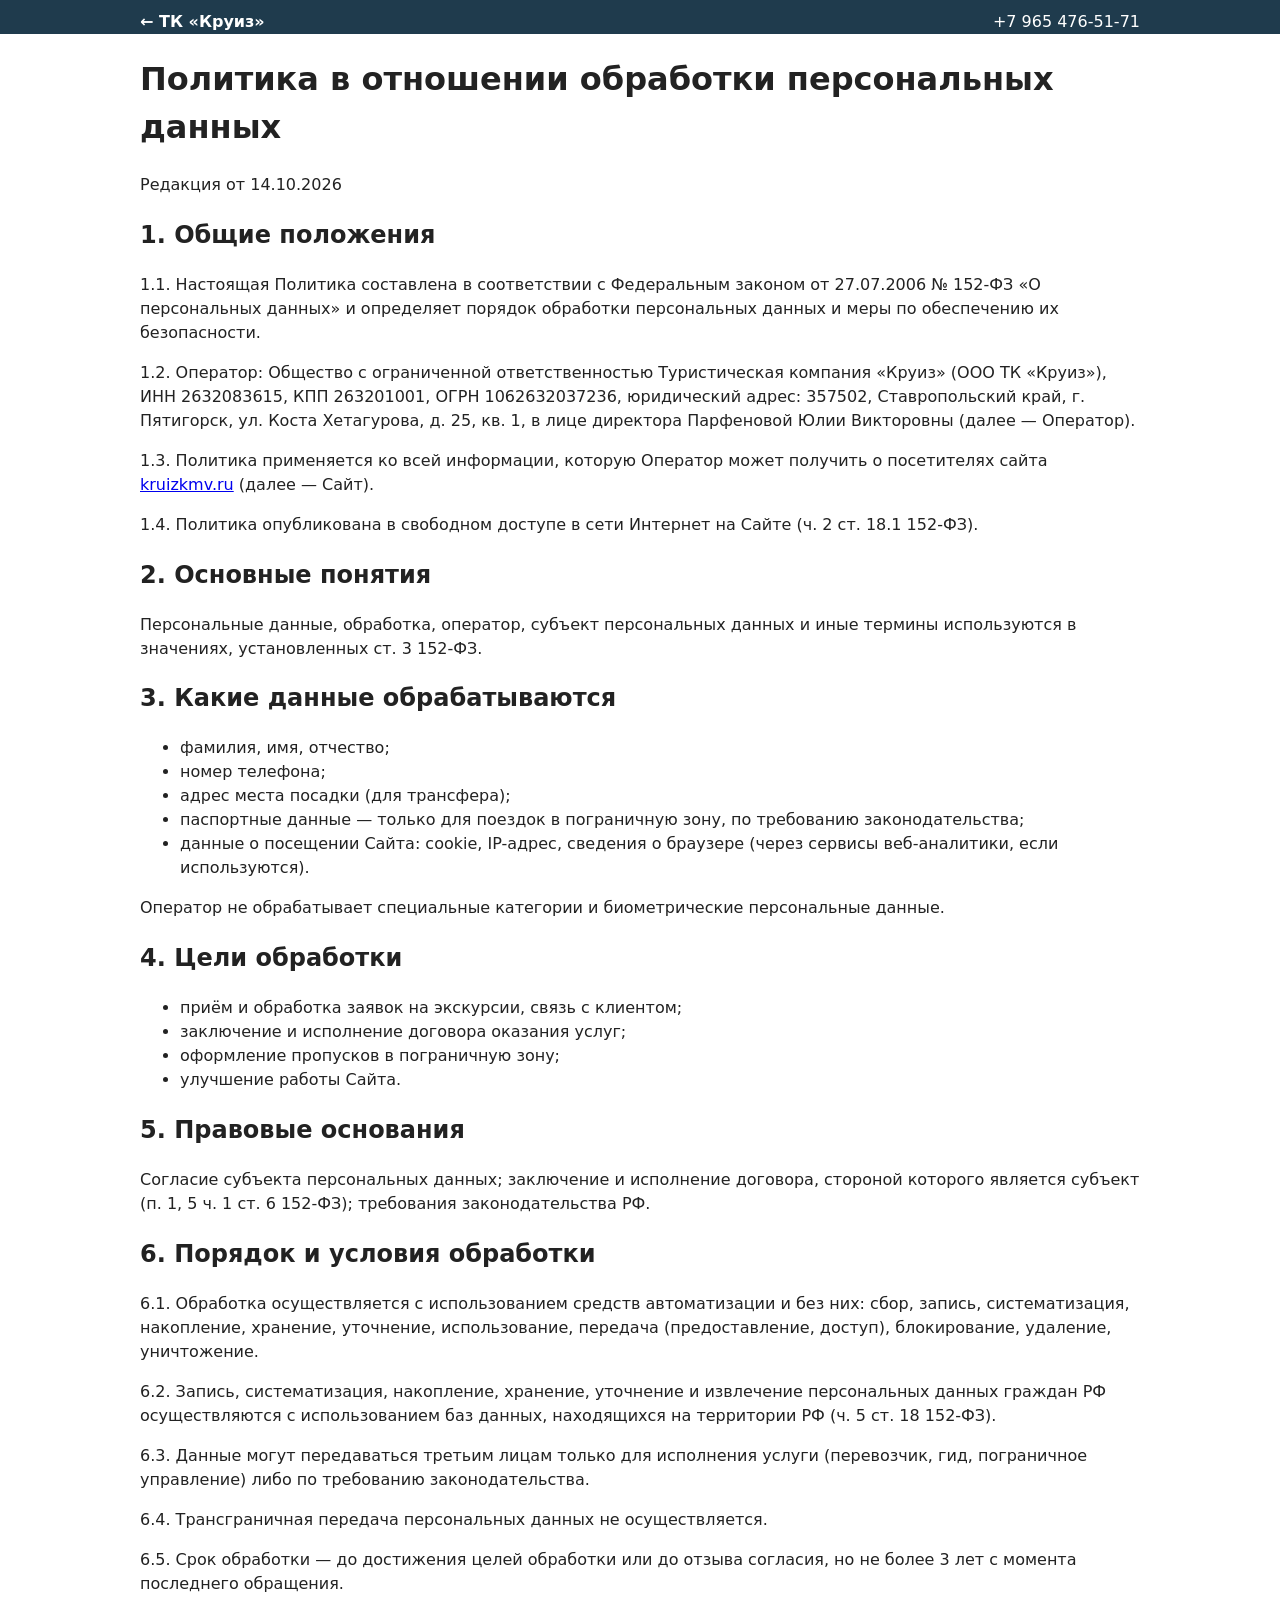
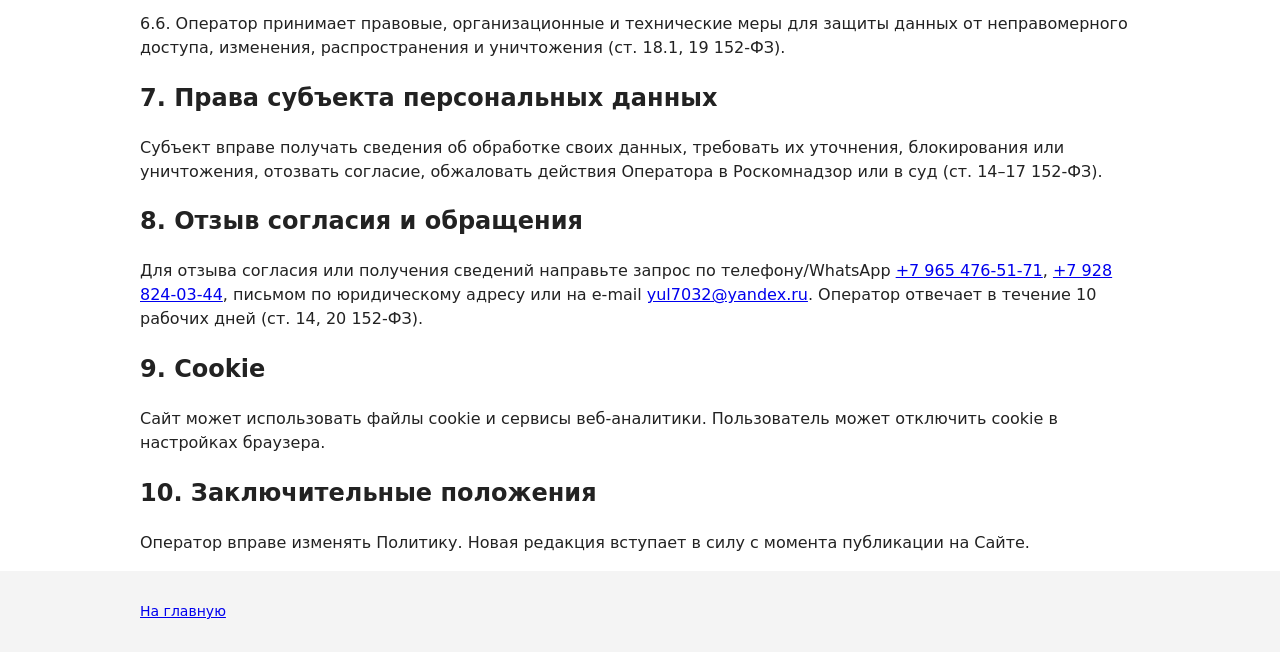
==== privacy.html @ 74707466 "feat: каркас сайта однодневных экскурсий ТК «Круиз» из КМВ Главная с разделами (экскурсии, полезная " ====
<!doctype html>
<html lang="ru">
<head>
<meta charset="utf-8">
<meta name="viewport" content="width=device-width, initial-scale=1">
<title>Политика конфиденциальности</title>
<link rel="stylesheet" href="style.css">
</head>
<body>
<header><div class="wrap bar"><a href="index.html"><b>← ТК «Круиз»</b></a><a href="tel:+79654765171">+7 965 476-51-71</a></div><nav class="wrap"></nav></header>
<main class="wrap">
<h1>Политика в отношении обработки персональных данных</h1>
<p>Редакция от 14.10.2026</p>

<h2>1. Общие положения</h2>
<p>1.1. Настоящая Политика составлена в соответствии с Федеральным законом от 27.07.2006 № 152-ФЗ «О персональных данных» и определяет порядок обработки персональных данных и меры по обеспечению их безопасности.</p>
<p>1.2. Оператор: Общество с ограниченной ответственностью Туристическая компания «Круиз» (ООО ТК «Круиз»), ИНН 2632083615, КПП 263201001, ОГРН 1062632037236, юридический адрес: 357502, Ставропольский край, г. Пятигорск, ул. Коста Хетагурова, д. 25, кв. 1, в лице директора Парфеновой Юлии Викторовны (далее — Оператор).</p>
<p>1.3. Политика применяется ко всей информации, которую Оператор может получить о посетителях сайта <a href="https://kruizkmv.ru">kruizkmv.ru</a> (далее — Сайт).</p>
<p>1.4. Политика опубликована в свободном доступе в сети Интернет на Сайте (ч. 2 ст. 18.1 152-ФЗ).</p>

<h2>2. Основные понятия</h2>
<p>Персональные данные, обработка, оператор, субъект персональных данных и иные термины используются в значениях, установленных ст. 3 152-ФЗ.</p>

<h2>3. Какие данные обрабатываются</h2>
<ul>
  <li>фамилия, имя, отчество;</li>
  <li>номер телефона;</li>
  <li>адрес места посадки (для трансфера);</li>
  <li>паспортные данные — только для поездок в пограничную зону, по требованию законодательства;</li>
  <li>данные о посещении Сайта: cookie, IP-адрес, сведения о браузере (через сервисы веб-аналитики, если используются).</li>
</ul>
<p>Оператор не обрабатывает специальные категории и биометрические персональные данные.</p>

<h2>4. Цели обработки</h2>
<ul>
  <li>приём и обработка заявок на экскурсии, связь с клиентом;</li>
  <li>заключение и исполнение договора оказания услуг;</li>
  <li>оформление пропусков в пограничную зону;</li>
  <li>улучшение работы Сайта.</li>
</ul>

<h2>5. Правовые основания</h2>
<p>Согласие субъекта персональных данных; заключение и исполнение договора, стороной которого является субъект (п. 1, 5 ч. 1 ст. 6 152-ФЗ); требования законодательства РФ.</p>

<h2>6. Порядок и условия обработки</h2>
<p>6.1. Обработка осуществляется с использованием средств автоматизации и без них: сбор, запись, систематизация, накопление, хранение, уточнение, использование, передача (предоставление, доступ), блокирование, удаление, уничтожение.</p>
<p>6.2. Запись, систематизация, накопление, хранение, уточнение и извлечение персональных данных граждан РФ осуществляются с использованием баз данных, находящихся на территории РФ (ч. 5 ст. 18 152-ФЗ).</p>
<p>6.3. Данные могут передаваться третьим лицам только для исполнения услуги (перевозчик, гид, пограничное управление) либо по требованию законодательства.</p>
<p>6.4. Трансграничная передача персональных данных не осуществляется.</p>
<p>6.5. Срок обработки — до достижения целей обработки или до отзыва согласия, но не более 3 лет с момента последнего обращения.</p>
<p>6.6. Оператор принимает правовые, организационные и технические меры для защиты данных от неправомерного доступа, изменения, распространения и уничтожения (ст. 18.1, 19 152-ФЗ).</p>

<h2>7. Права субъекта персональных данных</h2>
<p>Субъект вправе получать сведения об обработке своих данных, требовать их уточнения, блокирования или уничтожения, отозвать согласие, обжаловать действия Оператора в Роскомнадзор или в суд (ст. 14–17 152-ФЗ).</p>

<h2>8. Отзыв согласия и обращения</h2>
<p>Для отзыва согласия или получения сведений направьте запрос по телефону/WhatsApp <a href="tel:+79654765171">+7 965 476-51-71</a>, <a href="tel:+79288240344">+7 928 824-03-44</a>, письмом по юридическому адресу или на e-mail <a href="mailto:yul7032@yandex.ru">yul7032@yandex.ru</a>. Оператор отвечает в течение 10 рабочих дней (ст. 14, 20 152-ФЗ).</p>

<h2>9. Cookie</h2>
<p>Сайт может использовать файлы cookie и сервисы веб-аналитики. Пользователь может отключить cookie в настройках браузера.</p>

<h2>10. Заключительные положения</h2>
<p>Оператор вправе изменять Политику. Новая редакция вступает в силу с момента публикации на Сайте.</p>
</main>
<footer><div class="wrap"><p><a href="index.html">На главную</a></p></div></footer>
</body>
</html>
---- style.css ----
body{margin:0;font:16px/1.5 system-ui,sans-serif;color:#222;background:#fff}
.wrap{max-width:1000px;margin:0 auto;padding:0 16px}
header{background:#1f3b4d;color:#fff;position:sticky;top:0}
header a{color:#fff;text-decoration:none}
.bar{display:flex;justify-content:space-between;padding-top:10px}
nav{display:flex;flex-wrap:wrap;gap:16px;padding-bottom:10px;font-size:14px}
section{padding:32px 0;border-bottom:1px solid #eee}
.grid{display:grid;grid-template-columns:repeat(auto-fill,minmax(260px,1fr));gap:16px}
article{border:1px solid #ddd;border-radius:8px;padding:12px}
.price{font-weight:bold}
.btn{display:inline-block;background:#e5732c;color:#fff;padding:10px 18px;border-radius:6px;text-decoration:none}
.note{color:#666}
footer{background:#f4f4f4;font-size:14px;padding:16px 0}
details{margin:8px 0}
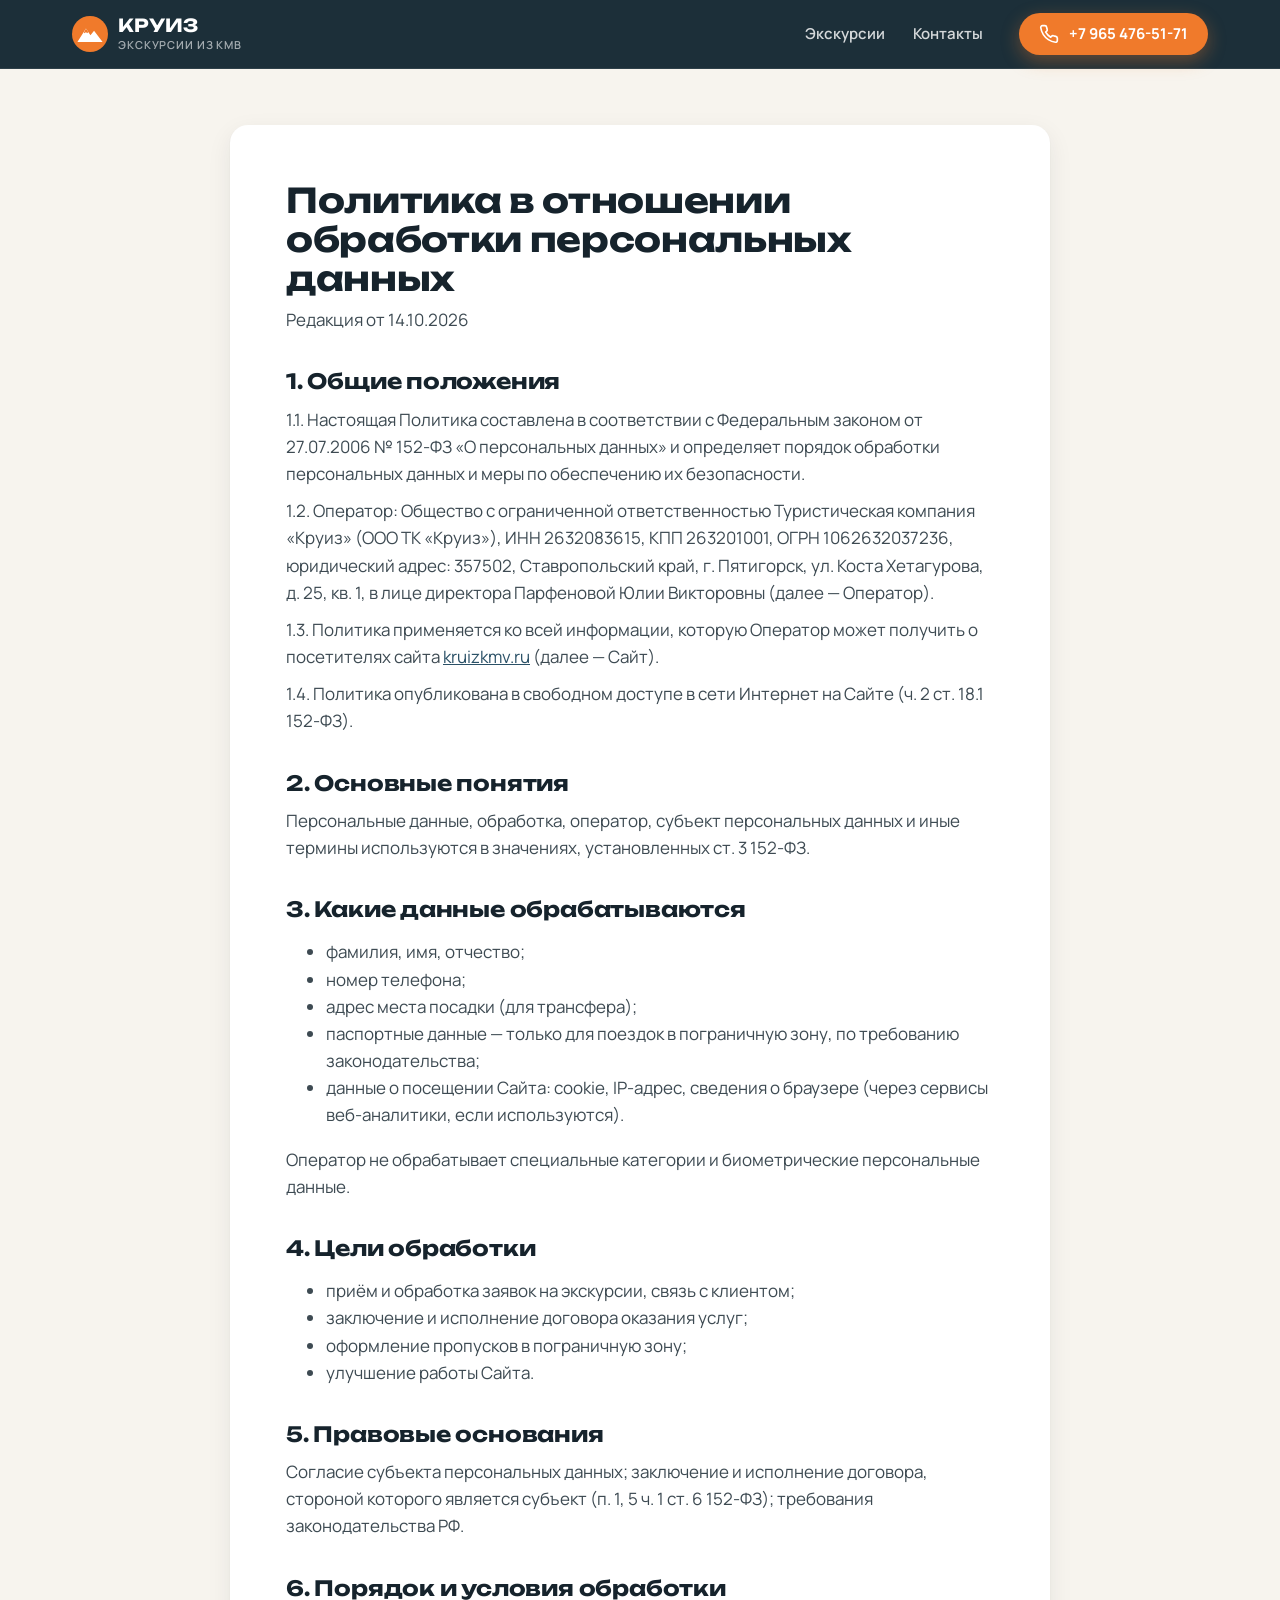
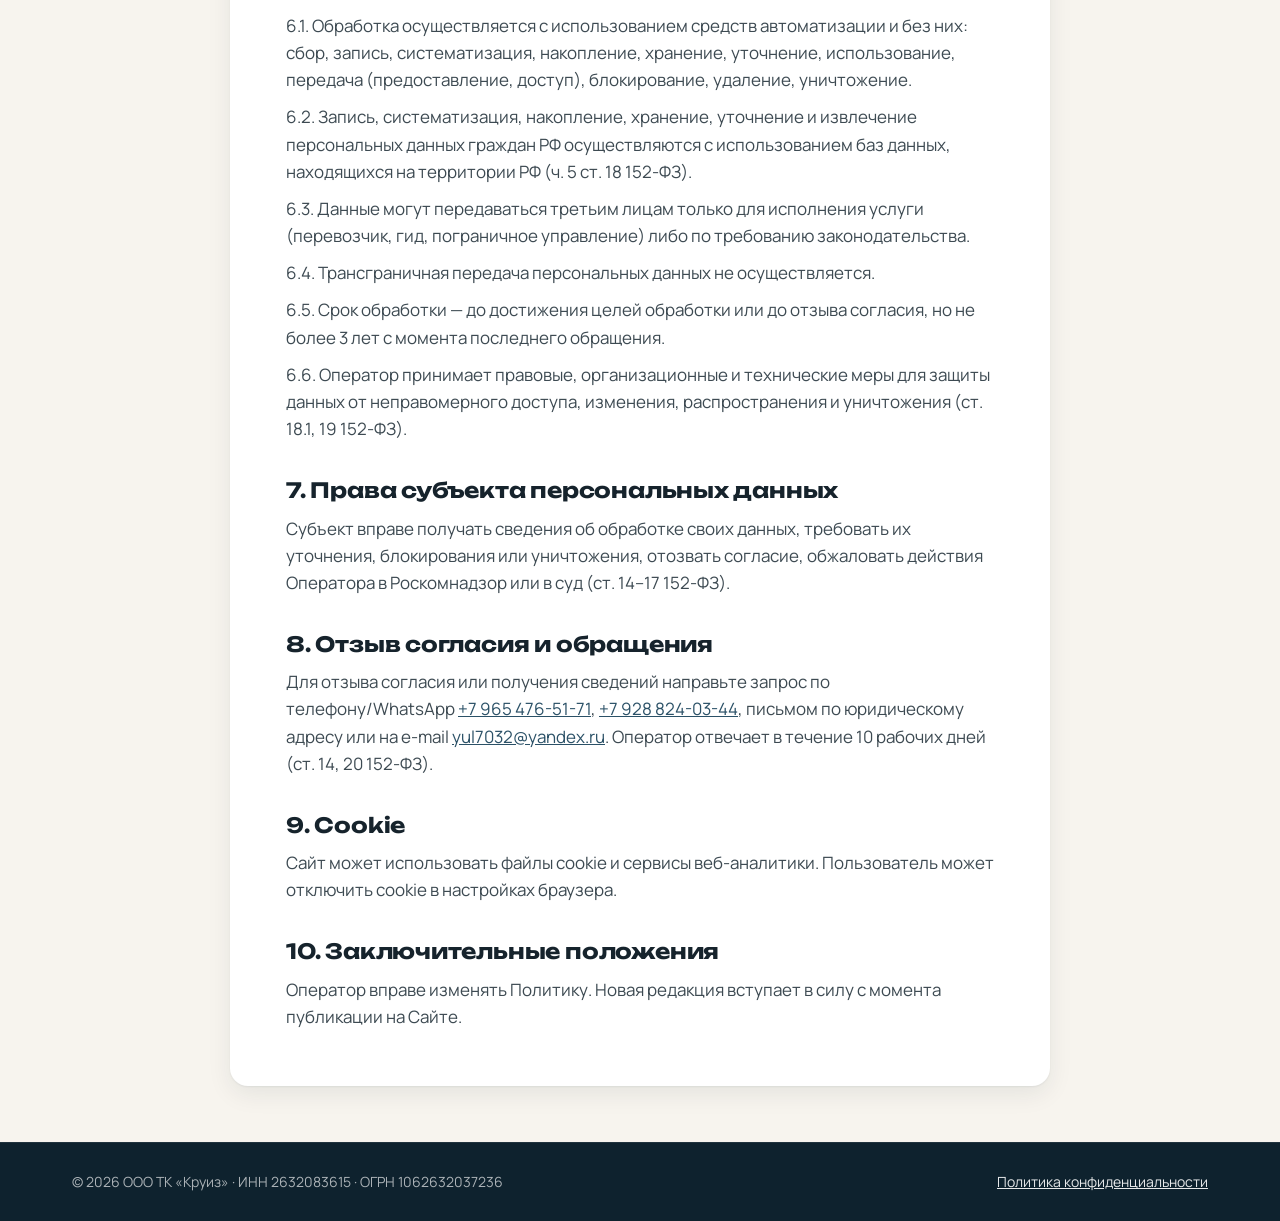
==== commit b8b51965: "feat: новый дизайн сайта — шапка, первый экран, карточки, страницы экскурсий, локальные шрифты" ====
--- a/privacy.html
+++ b/privacy.html
@@ -2,13 +2,27 @@
 <html lang="ru">
 <head>
 <meta charset="utf-8">
+<meta http-equiv="Content-Security-Policy" content="default-src 'self'; script-src 'self'; style-src 'self'; img-src 'self' data:; font-src 'self'; connect-src 'self'; object-src 'none'; base-uri 'self'; form-action 'self'; upgrade-insecure-requests">
+<meta name="referrer" content="strict-origin-when-cross-origin">
 <meta name="viewport" content="width=device-width, initial-scale=1">
-<title>Политика конфиденциальности</title>
+<meta name="theme-color" content="#0e222e">
+<title>Политика конфиденциальности — ТК «Круиз»</title>
+<meta name="description" content="Политика ООО ТК «Круиз» в отношении обработки персональных данных.">
+<link rel="preload" href="fonts/unbounded-cyrillic-wght-normal.woff2" as="font" type="font/woff2" crossorigin>
+<link rel="preload" href="fonts/manrope-cyrillic-wght-normal.woff2" as="font" type="font/woff2" crossorigin>
 <link rel="stylesheet" href="style.css">
 </head>
 <body>
-<header><div class="wrap bar"><a href="index.html"><b>← ТК «Круиз»</b></a><a href="tel:+79654765171">+7 965 476-51-71</a></div><nav class="wrap"></nav></header>
+<header class="site-header">
+  <div class="wrap nav-bar">
+    <a class="logo" href="index.html"><svg viewBox="0 0 40 40" aria-hidden="true"><circle cx="20" cy="20" r="20" fill="#f07a2b"/><path d="M6 29 15.5 14l5 7.5 4-5L34 29z" fill="#fff"/><path d="m15.5 14 2.6 4.1-1.4 1.2-1.2-1.4-1.3 1.4-1-1z" fill="#f07a2b"/></svg><span><b>КРУИЗ</b><small>Экскурсии из КМВ</small></span></a>
+    <nav class="nav" aria-label="Основное меню"><a href="index.html#tours">Экскурсии</a><a href="index.html#contacts">Контакты</a></nav>
+    <a class="btn btn-primary header-call" href="tel:+79654765171" aria-label="Позвонить"><svg viewBox="0 0 24 24" fill="none" stroke="currentColor" stroke-width="2" stroke-linecap="round" stroke-linejoin="round" aria-hidden="true"><path d="M22 16.9v3a2 2 0 0 1-2.2 2 19.8 19.8 0 0 1-8.6-3.1 19.5 19.5 0 0 1-6-6A19.8 19.8 0 0 1 2.1 4.2 2 2 0 0 1 4.1 2h3a2 2 0 0 1 2 1.7c.1.9.4 1.8.7 2.7a2 2 0 0 1-.5 2.1L8 9.8a16 16 0 0 0 6 6l1.3-1.3a2 2 0 0 1 2.1-.4c.9.3 1.8.6 2.7.7a2 2 0 0 1 1.7 2z"/></svg><span>+7 965 476-51-71</span></a>
+  </div>
+</header>
+
 <main class="wrap">
+<article class="doc">
 <h1>Политика в отношении обработки персональных данных</h1>
 <p>Редакция от 14.10.2026</p>
 
@@ -61,7 +75,14 @@
 
 <h2>10. Заключительные положения</h2>
 <p>Оператор вправе изменять Политику. Новая редакция вступает в силу с момента публикации на Сайте.</p>
+</article>
 </main>
-<footer><div class="wrap"><p><a href="index.html">На главную</a></p></div></footer>
+
+<footer class="site-footer">
+  <div class="wrap">
+    <p>© 2026 ООО ТК «Круиз» · ИНН 2632083615 · ОГРН 1062632037236</p>
+    <p><a href="privacy.html">Политика конфиденциальности</a></p>
+  </div>
+</footer>
 </body>
 </html>
--- a/style.css
+++ b/style.css
@@ -1,14 +1,229 @@
-body{margin:0;font:16px/1.5 system-ui,sans-serif;color:#222;background:#fff}
-.wrap{max-width:1000px;margin:0 auto;padding:0 16px}
-header{background:#1f3b4d;color:#fff;position:sticky;top:0}
-header a{color:#fff;text-decoration:none}
-.bar{display:flex;justify-content:space-between;padding-top:10px}
-nav{display:flex;flex-wrap:wrap;gap:16px;padding-bottom:10px;font-size:14px}
-section{padding:32px 0;border-bottom:1px solid #eee}
-.grid{display:grid;grid-template-columns:repeat(auto-fill,minmax(260px,1fr));gap:16px}
-article{border:1px solid #ddd;border-radius:8px;padding:12px}
-.price{font-weight:bold}
-.btn{display:inline-block;background:#e5732c;color:#fff;padding:10px 18px;border-radius:6px;text-decoration:none}
-.note{color:#666}
-footer{background:#f4f4f4;font-size:14px;padding:16px 0}
-details{margin:8px 0}
+/* ---------- Шрифты (локальные) ---------- */
+@font-face{font-family:"Manrope";font-style:normal;font-display:swap;font-weight:200 800;src:url(fonts/manrope-cyrillic-wght-normal.woff2) format("woff2");unicode-range:U+0301,U+0400-045F,U+0490-0491,U+04B0-04B1,U+2116}
+@font-face{font-family:"Manrope";font-style:normal;font-display:swap;font-weight:200 800;src:url(fonts/manrope-latin-ext-wght-normal.woff2) format("woff2");unicode-range:U+0100-02BA,U+02BD-02C5,U+02C7-02CC,U+02CE-02D7,U+02DD-02FF,U+0304,U+0308,U+0329,U+1D00-1DBF,U+1E00-1E9F,U+1EF2-1EFF,U+2020,U+20A0-20AB,U+20AD-20C0,U+2113,U+2C60-2C7F,U+A720-A7FF}
+@font-face{font-family:"Manrope";font-style:normal;font-display:swap;font-weight:200 800;src:url(fonts/manrope-latin-wght-normal.woff2) format("woff2");unicode-range:U+0000-00FF,U+0131,U+0152-0153,U+02BB-02BC,U+02C6,U+02DA,U+02DC,U+0304,U+0308,U+0329,U+2000-206F,U+20AC,U+2122,U+2191,U+2193,U+2212,U+2215,U+FEFF,U+FFFD}
+@font-face{font-family:"Unbounded";font-style:normal;font-display:swap;font-weight:200 900;src:url(fonts/unbounded-cyrillic-wght-normal.woff2) format("woff2");unicode-range:U+0301,U+0400-045F,U+0490-0491,U+04B0-04B1,U+2116}
+@font-face{font-family:"Unbounded";font-style:normal;font-display:swap;font-weight:200 900;src:url(fonts/unbounded-latin-wght-normal.woff2) format("woff2");unicode-range:U+0000-00FF,U+0131,U+0152-0153,U+02BB-02BC,U+02C6,U+02DA,U+02DC,U+0304,U+0308,U+0329,U+2000-206F,U+20AC,U+2122,U+2191,U+2193,U+2212,U+2215,U+FEFF,U+FFFD}
+
+/* ---------- Токены ---------- */
+:root{
+  --deep:#0e222e;
+  --slate:#1d3a4b;
+  --slate-2:#2b5167;
+  --accent:#f07a2b;
+  --accent-dark:#c95a14;
+  --accent-soft:#fdeadb;
+  --snow:#f7f4ee;
+  --card:#fff;
+  --ink:#16232c;
+  --muted:#56636b;
+  --line:#e6e0d4;
+  --wa:#1a9e52;
+  --tg:#2289c2;
+  --radius:18px;
+  --radius-sm:12px;
+  --shadow:0 1px 2px rgba(14,34,46,.06),0 8px 24px rgba(14,34,46,.08);
+  --shadow-lift:0 2px 4px rgba(14,34,46,.08),0 18px 40px rgba(14,34,46,.16);
+  --font-head:"Unbounded",system-ui,sans-serif;
+  --font-body:"Manrope",system-ui,-apple-system,"Segoe UI",sans-serif;
+  --gutter:clamp(16px,4vw,32px);
+  --section:clamp(56px,8vw,104px);
+  --ease:cubic-bezier(.16,1,.3,1);
+}
+
+/* ---------- База ---------- */
+*,*::before,*::after{box-sizing:border-box}
+html{scroll-behavior:smooth;scroll-padding-top:88px}
+body{margin:0;font:400 17px/1.6 var(--font-body);color:var(--ink);background:var(--snow);-webkit-font-smoothing:antialiased;text-rendering:optimizeLegibility}
+h1,h2,h3{font-family:var(--font-head);line-height:1.15;letter-spacing:-.01em;margin:0}
+h1{font-weight:700;font-size:clamp(24px,7vw,60px);overflow-wrap:break-word}
+h2{font-weight:700;font-size:clamp(26px,3.6vw,40px)}
+h3{font-weight:600;font-size:clamp(17px,1.6vw,19px)}
+p{margin:0}
+a{color:var(--slate-2)}
+a:hover{color:var(--accent-dark)}
+:focus-visible{outline:3px solid var(--accent);outline-offset:3px;border-radius:6px}
+.wrap{max-width:1200px;margin:0 auto;padding:0 var(--gutter)}
+.section{padding:var(--section) 0}
+.section-head{display:flex;flex-wrap:wrap;align-items:end;justify-content:space-between;gap:12px 32px;margin-bottom:clamp(28px,4vw,44px)}
+.eyebrow{display:inline-block;font:700 13px/1.3 var(--font-body);letter-spacing:.14em;text-transform:uppercase;color:var(--accent-dark);margin-bottom:14px}
+.lead{color:var(--muted);font-size:clamp(16px,1.6vw,18px);max-width:56ch}
+
+/* ---------- Кнопки ---------- */
+.btn{display:inline-flex;align-items:center;justify-content:center;gap:10px;min-height:48px;padding:12px 24px;border-radius:999px;border:2px solid transparent;font:700 16px/1.2 var(--font-body);text-decoration:none;cursor:pointer;transition:transform .25s var(--ease),background-color .2s,box-shadow .25s var(--ease),color .2s,filter .2s}
+.btn svg{width:20px;height:20px;flex:none}
+.btn-primary{background:var(--accent);color:#fff;box-shadow:0 6px 18px rgba(240,122,43,.35)}
+.btn-primary:hover{background:var(--accent-dark);color:#fff;transform:translateY(-2px)}
+.btn-ghost{border-color:rgba(255,255,255,.4);color:#fff}
+.btn-ghost:hover{border-color:#fff;background:rgba(255,255,255,.08);color:#fff}
+.btn-wa{background:var(--wa);color:#fff}
+.btn-tg{background:var(--tg);color:#fff}
+.btn-wa:hover,.btn-tg:hover{color:#fff;filter:brightness(1.1);transform:translateY(-2px)}
+.btn:active{transform:translateY(0) scale(.98)}
+
+/* ---------- Шапка ---------- */
+.site-header{position:sticky;top:0;z-index:20;background:rgba(14,34,46,.94);backdrop-filter:saturate(1.4) blur(12px);-webkit-backdrop-filter:saturate(1.4) blur(12px);color:#fff;border-bottom:1px solid rgba(255,255,255,.08)}
+.nav-bar{display:flex;align-items:center;gap:24px;min-height:68px}
+.logo{display:flex;align-items:center;gap:10px;color:#fff;text-decoration:none;margin-right:auto}
+.logo:hover{color:#fff}
+.logo svg{width:36px;height:36px;flex:none}
+.logo b{display:block;font:700 18px/1 var(--font-head);letter-spacing:.02em}
+.logo small{display:block;font:600 11px/1.2 var(--font-body);letter-spacing:.08em;text-transform:uppercase;color:rgba(255,255,255,.6);margin-top:4px}
+.nav{display:flex;gap:4px}
+.nav a{color:rgba(255,255,255,.82);text-decoration:none;font-weight:600;font-size:15px;padding:8px 12px;border-radius:999px;transition:background-color .2s,color .2s}
+.nav a:hover{color:#fff;background:rgba(255,255,255,.1)}
+.header-call{min-height:42px;padding:8px 18px;font-size:15px}
+@media (max-width:960px){
+  .nav-bar{flex-wrap:wrap;gap:0 12px;padding-top:10px}
+  .nav{order:3;width:calc(100% + var(--gutter) * 2);overflow-x:auto;scrollbar-width:none;margin:0 calc(var(--gutter) * -1);padding:8px var(--gutter) 12px}
+  .nav::-webkit-scrollbar{display:none}
+  .nav a{white-space:nowrap;background:rgba(255,255,255,.07)}
+}
+@media (max-width:520px){
+  .header-call span{display:none}
+  .header-call{width:44px;min-height:44px;padding:0}
+  .logo small{display:none}
+}
+
+/* ---------- Первый экран ---------- */
+.hero{position:relative;overflow:hidden;color:#fff;background:radial-gradient(120% 90% at 85% 0%,#3b6a84 0%,transparent 55%),linear-gradient(180deg,var(--deep) 0%,var(--slate) 70%,#2a4a5c 100%)}
+.hero-inner{position:relative;z-index:2;padding-top:clamp(56px,9vw,120px);padding-bottom:clamp(150px,20vw,240px)}
+.hero .eyebrow{color:#ffb886}
+.hero h1{max-width:16ch}
+.hero h1 em{font-style:normal;color:var(--accent)}
+.hero .lead{color:rgba(255,255,255,.8);margin-top:22px}
+.hero-actions{display:flex;flex-wrap:wrap;gap:12px;margin-top:34px}
+.hero-mountains{position:absolute;left:0;right:0;bottom:-1px;z-index:1;width:100%;height:clamp(120px,22vw,300px);display:block}
+.stats{position:relative;z-index:3;margin-top:-72px}
+.stats ul{list-style:none;margin:0;padding:22px;display:grid;grid-template-columns:repeat(4,1fr);gap:8px;background:var(--card);border-radius:var(--radius);box-shadow:var(--shadow-lift)}
+.stats li{padding:8px 14px;border-left:1px solid var(--line)}
+.stats li:first-child{border-left:0}
+.stats b{display:block;font:700 clamp(20px,2.4vw,28px)/1.15 var(--font-head);color:var(--slate)}
+.stats span{color:var(--muted);font-size:14px}
+@media (max-width:720px){
+  .stats ul{grid-template-columns:repeat(2,1fr);gap:16px 0;padding:18px 8px}
+  .stats li:nth-child(3){border-left:0}
+}
+
+/* ---------- Карточки экскурсий ---------- */
+.grid{display:grid;grid-template-columns:repeat(auto-fill,minmax(min(100%,320px),1fr));gap:clamp(16px,2vw,24px)}
+.card{position:relative;display:flex;flex-direction:column;background:var(--card);border-radius:var(--radius);overflow:hidden;color:inherit;text-decoration:none;box-shadow:var(--shadow);transition:transform .35s var(--ease),box-shadow .35s var(--ease)}
+.card:hover,.card:focus-visible{transform:translateY(-6px);box-shadow:var(--shadow-lift);color:inherit}
+.card-media{position:relative;overflow:hidden}
+.card-media .ph{transition:transform .6s var(--ease)}
+.card:hover .card-media .ph{transform:scale(1.04)}
+.badge-price{position:absolute;left:14px;bottom:14px;background:var(--card);color:var(--ink);font:800 16px/1 var(--font-body);padding:9px 14px;border-radius:999px;box-shadow:0 4px 12px rgba(14,34,46,.18)}
+.badge-price small{font-weight:600;color:var(--muted);font-size:13px;margin-right:2px}
+.card-body{display:flex;flex-direction:column;gap:10px;flex:1;padding:20px 22px 22px}
+.card-body p{color:var(--muted);font-size:15px;line-height:1.55;display:-webkit-box;-webkit-line-clamp:3;-webkit-box-orient:vertical;overflow:hidden}
+.card-foot{display:flex;flex-wrap:wrap;align-items:center;justify-content:space-between;gap:8px;margin-top:auto;padding-top:6px}
+.chip{display:inline-flex;align-items:center;gap:6px;font-size:13px;font-weight:700;color:var(--slate);background:#e9f0f3;padding:6px 11px;border-radius:999px}
+.chip svg{width:14px;height:14px}
+.more{font-weight:800;font-size:15px;color:var(--accent-dark);transition:transform .3s var(--ease)}
+.card:hover .more{transform:translateX(4px)}
+.note-strip{margin-top:28px;padding:18px 22px;border-radius:var(--radius-sm);background:var(--accent-soft);color:#7a3a10;font-weight:600}
+
+/* Заглушка под фото */
+.ph{display:flex;align-items:flex-start;justify-content:flex-end;aspect-ratio:4/3;padding:12px 14px;font-size:12px;font-weight:700;letter-spacing:.06em;text-transform:uppercase;color:rgba(29,58,75,.5);background:url("data:image/svg+xml,%3Csvg xmlns='http://www.w3.org/2000/svg' viewBox='0 0 400 300' preserveAspectRatio='none'%3E%3Cpath d='M0 300V190l70-60 50 40 90-100 70 70 50-40 70 60v140z' fill='%23b9ccd6'/%3E%3Cpath d='M0 300v-60l90-50 70 40 80-60 90 60 70-30v100z' fill='%2397b2c0'/%3E%3C/svg%3E") bottom/100% 70% no-repeat,linear-gradient(180deg,#e8eef1 0%,#f3ece0 100%)}
+
+/* ---------- Полезная информация ---------- */
+.info-grid{display:grid;grid-template-columns:repeat(auto-fit,minmax(min(100%,250px),1fr));gap:clamp(16px,2vw,24px)}
+.info-card{background:var(--card);border-radius:var(--radius);padding:26px;box-shadow:var(--shadow)}
+.icon{display:grid;place-items:center;width:46px;height:46px;border-radius:14px;background:var(--accent-soft);color:var(--accent-dark);margin-bottom:16px}
+.icon svg{width:24px;height:24px}
+.info-card h3{margin-bottom:12px}
+.info-card ul{margin:0;padding:0;list-style:none;display:grid;gap:8px}
+.info-card li{position:relative;padding-left:20px;color:var(--muted);font-size:15px}
+.info-card li::before{content:"";position:absolute;left:2px;top:.6em;width:7px;height:7px;border-radius:50%;background:var(--accent)}
+.info-card p{color:var(--muted);font-size:15px}
+.info-card p+p{margin-top:10px}
+
+/* ---------- Как заказать ---------- */
+.band{background:var(--card)}
+.steps{list-style:none;margin:0;padding:0;display:grid;grid-template-columns:repeat(auto-fit,minmax(min(100%,230px),1fr));gap:clamp(16px,2vw,24px);counter-reset:step}
+.steps li{position:relative;padding:28px 24px 24px;border-radius:var(--radius);background:var(--snow);counter-increment:step}
+.steps li::before{content:counter(step,decimal-leading-zero);display:block;font:700 34px/1 var(--font-head);color:var(--accent);margin-bottom:14px}
+.steps b{display:block;font-size:17px;margin-bottom:6px}
+.steps span{color:var(--muted);font-size:15px}
+
+/* ---------- Вопросы ---------- */
+.faq{max-width:860px;display:grid;gap:12px}
+.faq details{background:var(--card);border-radius:var(--radius-sm);box-shadow:var(--shadow);overflow:hidden}
+.faq summary{display:flex;align-items:center;justify-content:space-between;gap:16px;padding:20px 24px;font-weight:700;font-size:17px;cursor:pointer;list-style:none}
+.faq summary::-webkit-details-marker{display:none}
+.faq summary::after{content:"+";flex:none;display:grid;place-items:center;width:32px;height:32px;border-radius:50%;background:var(--accent-soft);color:var(--accent-dark);font:700 20px/1 var(--font-body);transition:transform .3s var(--ease)}
+.faq details[open] summary::after{transform:rotate(45deg)}
+.faq details p{padding:0 24px 22px;color:var(--muted)}
+
+/* ---------- Контакты ---------- */
+.contacts{background:linear-gradient(180deg,var(--slate) 0%,var(--deep) 100%);color:#fff}
+.contacts .eyebrow{color:#ffb886}
+.contacts .lead{color:rgba(255,255,255,.75)}
+.contact-grid{display:grid;grid-template-columns:repeat(auto-fit,minmax(min(100%,320px),1fr));gap:clamp(16px,2vw,24px)}
+.contact-card{background:rgba(255,255,255,.06);border:1px solid rgba(255,255,255,.12);border-radius:var(--radius);padding:26px}
+.contact-card .phone{display:block;font:700 clamp(21px,2.6vw,28px)/1.2 var(--font-head);color:#fff;text-decoration:none;margin-bottom:18px}
+.contact-card .phone:hover{color:var(--accent)}
+.btns{display:flex;flex-wrap:wrap;gap:10px}
+.contact-card .btn{min-height:44px;padding:10px 18px;font-size:15px}
+.contact-meta{margin-top:28px;display:grid;gap:6px;color:rgba(255,255,255,.75);font-size:15px}
+.contact-meta a{color:#fff}
+
+/* ---------- Подвал ---------- */
+.site-footer{background:var(--deep);color:rgba(255,255,255,.65);font-size:14px;padding:28px 0;border-top:1px solid rgba(255,255,255,.08)}
+.site-footer .wrap{display:flex;flex-wrap:wrap;justify-content:space-between;gap:10px 24px}
+.site-footer a{color:rgba(255,255,255,.9)}
+
+/* ---------- Страница экскурсии ---------- */
+.tour-hero{background:radial-gradient(100% 120% at 90% 0%,#3b6a84 0%,transparent 55%),linear-gradient(180deg,var(--deep) 0%,var(--slate) 100%);color:#fff;padding:clamp(32px,5vw,64px) 0 clamp(40px,5vw,56px)}
+.back{display:inline-flex;align-items:center;gap:6px;color:rgba(255,255,255,.75);text-decoration:none;font-weight:600;font-size:15px;margin-bottom:22px}
+.back:hover{color:#fff}
+.tour-hero h1{font-size:clamp(28px,4.4vw,48px);max-width:22ch}
+.facts{list-style:none;margin:26px 0 0;padding:0;display:flex;flex-wrap:wrap;gap:10px}
+.facts li{background:rgba(255,255,255,.08);border:1px solid rgba(255,255,255,.14);border-radius:14px;padding:10px 16px;font-size:15px;color:rgba(255,255,255,.9)}
+.facts b{display:block;font-size:12px;letter-spacing:.08em;text-transform:uppercase;color:#ffb886;margin-bottom:2px}
+.tour-layout{display:grid;grid-template-columns:minmax(0,1fr) 340px;gap:clamp(24px,4vw,48px);align-items:start;padding-top:clamp(32px,5vw,56px);padding-bottom:var(--section)}
+.tour-main{display:grid;gap:clamp(36px,5vw,56px);min-width:0}
+.tour-main h2{font-size:clamp(22px,2.6vw,28px);margin-bottom:18px}
+.gallery{display:grid;grid-template-columns:repeat(3,1fr);gap:12px}
+.gallery .ph{border-radius:var(--radius-sm)}
+.gallery .ph:first-child{grid-column:span 2;grid-row:span 2;aspect-ratio:auto}
+.sights{list-style:none;margin:0;padding:0;display:grid;grid-template-columns:repeat(auto-fill,minmax(min(100%,240px),1fr));gap:10px}
+.sights li{display:flex;gap:12px;align-items:flex-start;background:var(--card);border-radius:var(--radius-sm);padding:14px 16px;box-shadow:var(--shadow);font-size:15px;font-weight:600}
+.sights li::before{content:"";flex:none;width:10px;height:10px;margin-top:7px;border-radius:50%;background:var(--accent);box-shadow:0 0 0 4px var(--accent-soft)}
+.prose{color:var(--muted)}
+.checklist{margin:0;padding:0;list-style:none;display:grid;gap:10px}
+.checklist li{position:relative;padding-left:28px;color:var(--muted)}
+.checklist li::before{content:"✓";position:absolute;left:0;top:0;color:var(--accent-dark);font-weight:800}
+.book-card{position:sticky;top:96px;background:var(--card);border-radius:var(--radius);padding:26px;box-shadow:var(--shadow-lift)}
+.price-big{font:800 30px/1.1 var(--font-body);color:var(--ink)}
+.price-big small{font-size:15px;color:var(--muted);font-weight:600}
+.book-card p{color:var(--muted);font-size:14px;margin:8px 0 20px}
+.book-card .btn{width:100%}
+.book-card .btn+.btn{margin-top:10px}
+.book-card .alt{margin:18px 0 0;padding-top:18px;border-top:1px solid var(--line);font-size:14px;color:var(--muted)}
+@media (max-width:900px){
+  .tour-layout{grid-template-columns:1fr}
+  .book-card{position:static;order:-1}
+  .gallery{grid-template-columns:repeat(2,1fr)}
+}
+
+/* ---------- Текстовые страницы ---------- */
+.doc{max-width:820px;background:var(--card);border-radius:var(--radius);box-shadow:var(--shadow);padding:clamp(24px,5vw,56px);margin:clamp(24px,5vw,56px) auto}
+.doc h1{font-size:clamp(24px,3.4vw,34px);margin-bottom:8px}
+.doc h2{font-size:clamp(17px,2vw,21px);margin:36px 0 12px}
+.doc p,.doc li{color:#3d4a52}
+.doc p+p{margin-top:10px}
+
+@media (prefers-reduced-motion:reduce){
+  *,*::before,*::after{transition:none!important;animation:none!important;scroll-behavior:auto!important}
+}
+.tight-top{padding-top:0}
+a[href^="tel"]{white-space:nowrap}
+.steps{grid-template-columns:repeat(4,1fr)}
+@media (max-width:900px){.steps{grid-template-columns:repeat(2,1fr)}}
+@media (max-width:520px){.steps{grid-template-columns:1fr}}
+.stats b{white-space:nowrap}
+@media (max-width:720px){.stats b{font-size:19px}}
+.info-grid{grid-template-columns:repeat(4,1fr)}
+@media (max-width:1080px){.info-grid{grid-template-columns:repeat(2,1fr)}}
+@media (max-width:600px){.info-grid{grid-template-columns:1fr}}
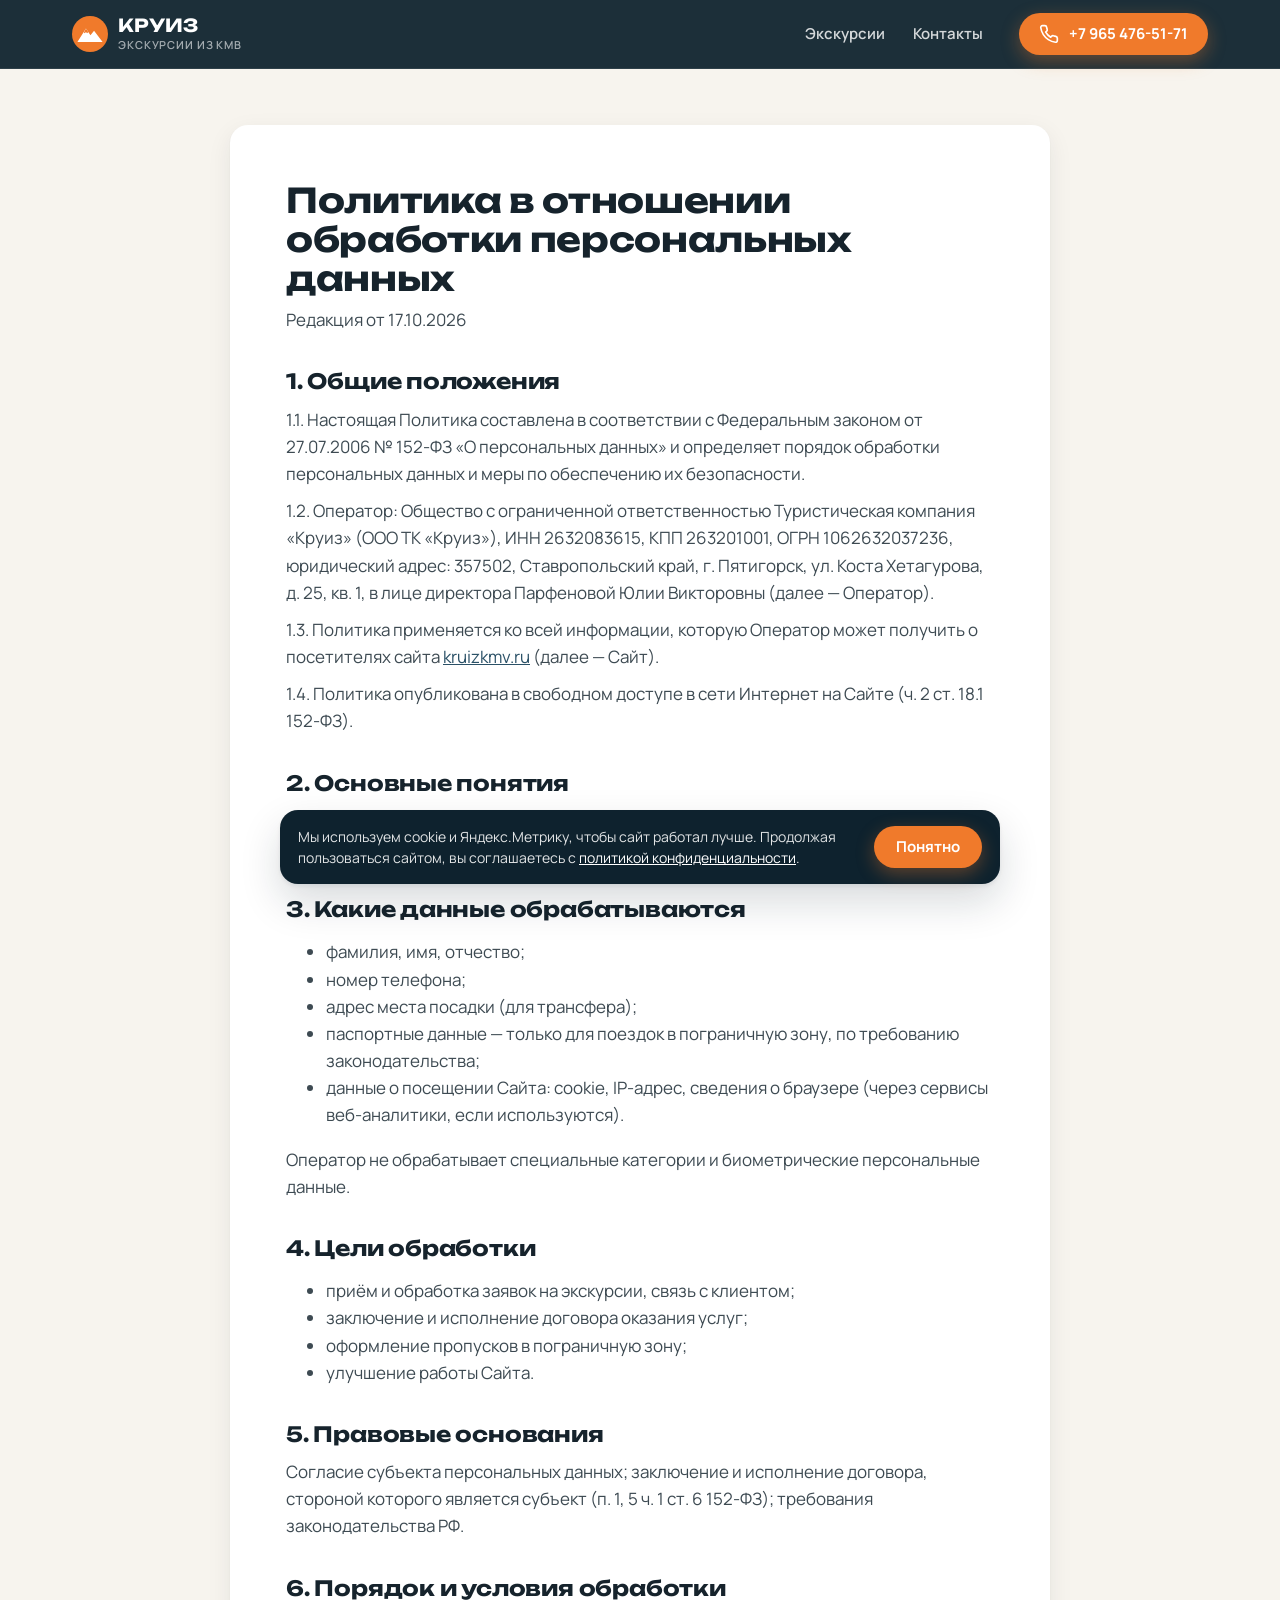
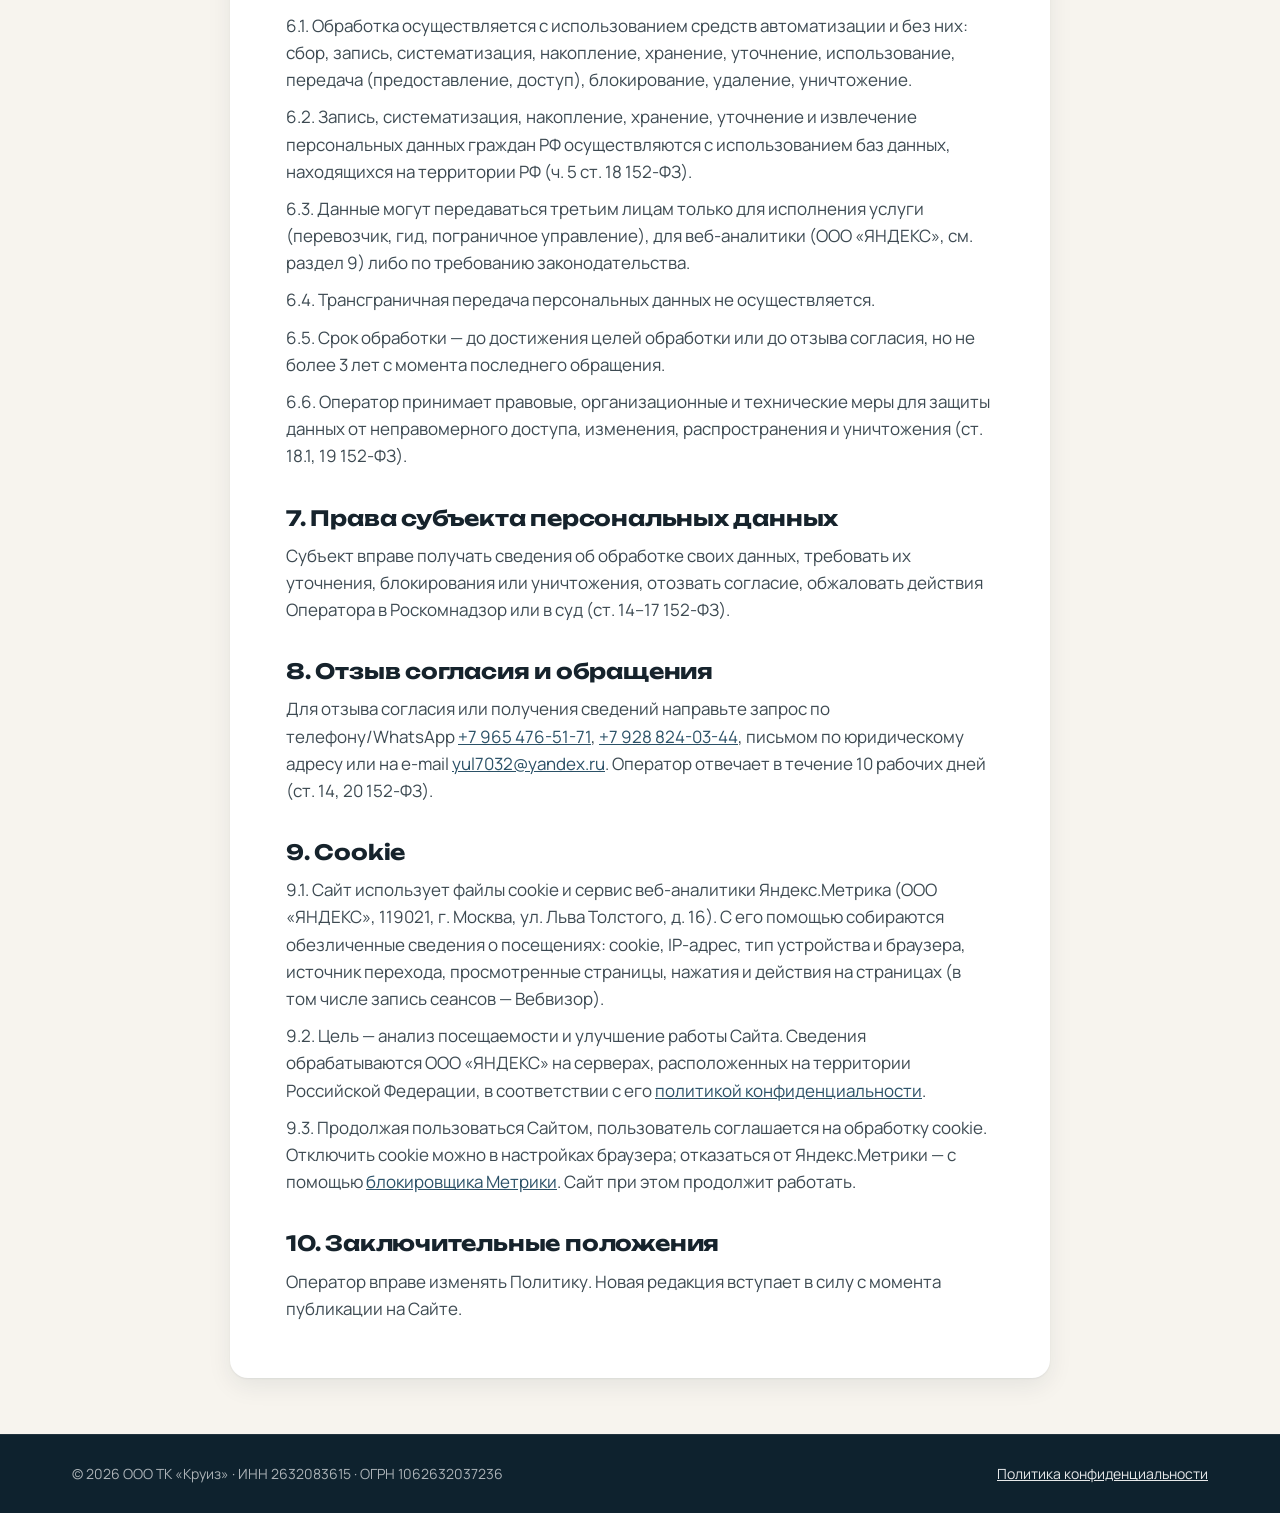
==== commit ca6cfb42: "feat: Яндекс.Метрика, цели на кнопки связи, плашка cookie, обновление политики" ====
--- a/privacy.html
+++ b/privacy.html
@@ -2,7 +2,7 @@
 <html lang="ru">
 <head>
 <meta charset="utf-8">
-<meta http-equiv="Content-Security-Policy" content="default-src 'self'; script-src 'self'; style-src 'self'; img-src 'self' data:; font-src 'self'; connect-src 'self'; object-src 'none'; base-uri 'self'; form-action 'self'; upgrade-insecure-requests">
+<meta http-equiv="Content-Security-Policy" content="default-src 'self'; script-src 'self' https://mc.yandex.ru https://mc.yandex.com https://yastatic.net; style-src 'self'; img-src 'self' data: https://mc.yandex.ru https://mc.yandex.com; font-src 'self'; connect-src 'self' https://mc.yandex.ru https://mc.yandex.com; frame-src blob: https://mc.yandex.ru https://mc.yandex.com; child-src blob: https://mc.yandex.ru https://mc.yandex.com; object-src 'none'; base-uri 'self'; form-action 'self'; upgrade-insecure-requests">
 <meta name="referrer" content="strict-origin-when-cross-origin">
 <meta name="viewport" content="width=device-width, initial-scale=1">
 <meta name="theme-color" content="#0e222e">
@@ -24,7 +24,7 @@
 <main class="wrap">
 <article class="doc">
 <h1>Политика в отношении обработки персональных данных</h1>
-<p>Редакция от 14.10.2026</p>
+<p>Редакция от 17.10.2026</p>
 
 <h2>1. Общие положения</h2>
 <p>1.1. Настоящая Политика составлена в соответствии с Федеральным законом от 27.07.2006 № 152-ФЗ «О персональных данных» и определяет порядок обработки персональных данных и меры по обеспечению их безопасности.</p>
@@ -59,7 +59,7 @@
 <h2>6. Порядок и условия обработки</h2>
 <p>6.1. Обработка осуществляется с использованием средств автоматизации и без них: сбор, запись, систематизация, накопление, хранение, уточнение, использование, передача (предоставление, доступ), блокирование, удаление, уничтожение.</p>
 <p>6.2. Запись, систематизация, накопление, хранение, уточнение и извлечение персональных данных граждан РФ осуществляются с использованием баз данных, находящихся на территории РФ (ч. 5 ст. 18 152-ФЗ).</p>
-<p>6.3. Данные могут передаваться третьим лицам только для исполнения услуги (перевозчик, гид, пограничное управление) либо по требованию законодательства.</p>
+<p>6.3. Данные могут передаваться третьим лицам только для исполнения услуги (перевозчик, гид, пограничное управление), для веб-аналитики (ООО «ЯНДЕКС», см. раздел 9) либо по требованию законодательства.</p>
 <p>6.4. Трансграничная передача персональных данных не осуществляется.</p>
 <p>6.5. Срок обработки — до достижения целей обработки или до отзыва согласия, но не более 3 лет с момента последнего обращения.</p>
 <p>6.6. Оператор принимает правовые, организационные и технические меры для защиты данных от неправомерного доступа, изменения, распространения и уничтожения (ст. 18.1, 19 152-ФЗ).</p>
@@ -71,7 +71,9 @@
 <p>Для отзыва согласия или получения сведений направьте запрос по телефону/WhatsApp <a href="tel:+79654765171">+7 965 476-51-71</a>, <a href="tel:+79288240344">+7 928 824-03-44</a>, письмом по юридическому адресу или на e-mail <a href="mailto:yul7032@yandex.ru">yul7032@yandex.ru</a>. Оператор отвечает в течение 10 рабочих дней (ст. 14, 20 152-ФЗ).</p>
 
 <h2>9. Cookie</h2>
-<p>Сайт может использовать файлы cookie и сервисы веб-аналитики. Пользователь может отключить cookie в настройках браузера.</p>
+<p>9.1. Сайт использует файлы cookie и сервис веб-аналитики Яндекс.Метрика (ООО «ЯНДЕКС», 119021, г. Москва, ул. Льва Толстого, д. 16). С его помощью собираются обезличенные сведения о посещениях: cookie, IP-адрес, тип устройства и браузера, источник перехода, просмотренные страницы, нажатия и действия на страницах (в том числе запись сеансов — Вебвизор).</p>
+<p>9.2. Цель — анализ посещаемости и улучшение работы Сайта. Сведения обрабатываются ООО «ЯНДЕКС» на серверах, расположенных на территории Российской Федерации, в соответствии с его <a href="https://yandex.ru/legal/confidential/">политикой конфиденциальности</a>.</p>
+<p>9.3. Продолжая пользоваться Сайтом, пользователь соглашается на обработку cookie. Отключить cookie можно в настройках браузера; отказаться от Яндекс.Метрики — с помощью <a href="https://yandex.ru/support/metrica/general/opt-out.html">блокировщика Метрики</a>. Сайт при этом продолжит работать.</p>
 
 <h2>10. Заключительные положения</h2>
 <p>Оператор вправе изменять Политику. Новая редакция вступает в силу с момента публикации на Сайте.</p>
@@ -84,5 +86,7 @@
     <p><a href="privacy.html">Политика конфиденциальности</a></p>
   </div>
 </footer>
+<script src="site.js" data-root="" defer></script>
+<noscript><div><img class="ym-pixel" src="https://mc.yandex.ru/watch/113659866" alt=""></div></noscript>
 </body>
 </html>
--- a/style.css
+++ b/style.css
@@ -227,3 +227,27 @@
 .info-grid{grid-template-columns:repeat(4,1fr)}
 @media (max-width:1080px){.info-grid{grid-template-columns:repeat(2,1fr)}}
 @media (max-width:600px){.info-grid{grid-template-columns:1fr}}
+
+/* ---------- Фото ---------- */
+.card-media img{display:block;width:100%;height:auto;aspect-ratio:4/3;object-fit:cover;transition:transform .6s var(--ease)}
+.card:hover .card-media img{transform:scale(1.04)}
+.gallery a{display:block;border-radius:var(--radius-sm);overflow:hidden;background:#e8eef1}
+.gallery a:first-child{grid-column:span 2;grid-row:span 2}
+.gallery img{display:block;width:100%;height:100%;aspect-ratio:4/3;object-fit:cover;transition:transform .5s var(--ease)}
+.gallery a:hover img{transform:scale(1.04)}
+.lightbox{padding:0;border:0;background:transparent;max-width:100vw;max-height:100vh;width:100vw;height:100vh;overflow:hidden}
+.lightbox::backdrop{background:rgba(8,18,24,.92)}
+.lightbox img{position:absolute;inset:0;margin:auto;max-width:94vw;max-height:88vh;border-radius:var(--radius-sm)}
+.lightbox button{position:absolute;display:grid;place-items:center;width:52px;height:52px;border:0;border-radius:50%;background:rgba(255,255,255,.14);color:#fff;font:400 34px/1 var(--font-body);cursor:pointer}
+.lightbox button:hover{background:rgba(255,255,255,.26)}
+.lb-close{top:16px;right:16px}
+.lb-prev{left:16px;top:50%;transform:translateY(-50%)}
+.lb-next{right:16px;top:50%;transform:translateY(-50%)}
+.gallery a:nth-child(8):last-child{grid-column:span 2}
+
+/* ---------- Метрика и cookie ---------- */
+.ym-pixel{position:absolute;left:-9999px}
+.cookie-bar{position:fixed;left:16px;right:16px;bottom:16px;z-index:30;max-width:720px;margin:0 auto;display:flex;align-items:center;gap:16px;padding:16px 18px;background:var(--deep);color:rgba(255,255,255,.88);border-radius:var(--radius);box-shadow:var(--shadow-lift);font-size:14px;line-height:1.5}
+.cookie-bar a{color:#fff}
+.cookie-bar .btn{flex:none;min-height:42px;padding:8px 20px;font-size:15px}
+@media (max-width:560px){.cookie-bar{flex-direction:column;align-items:stretch;text-align:left}}
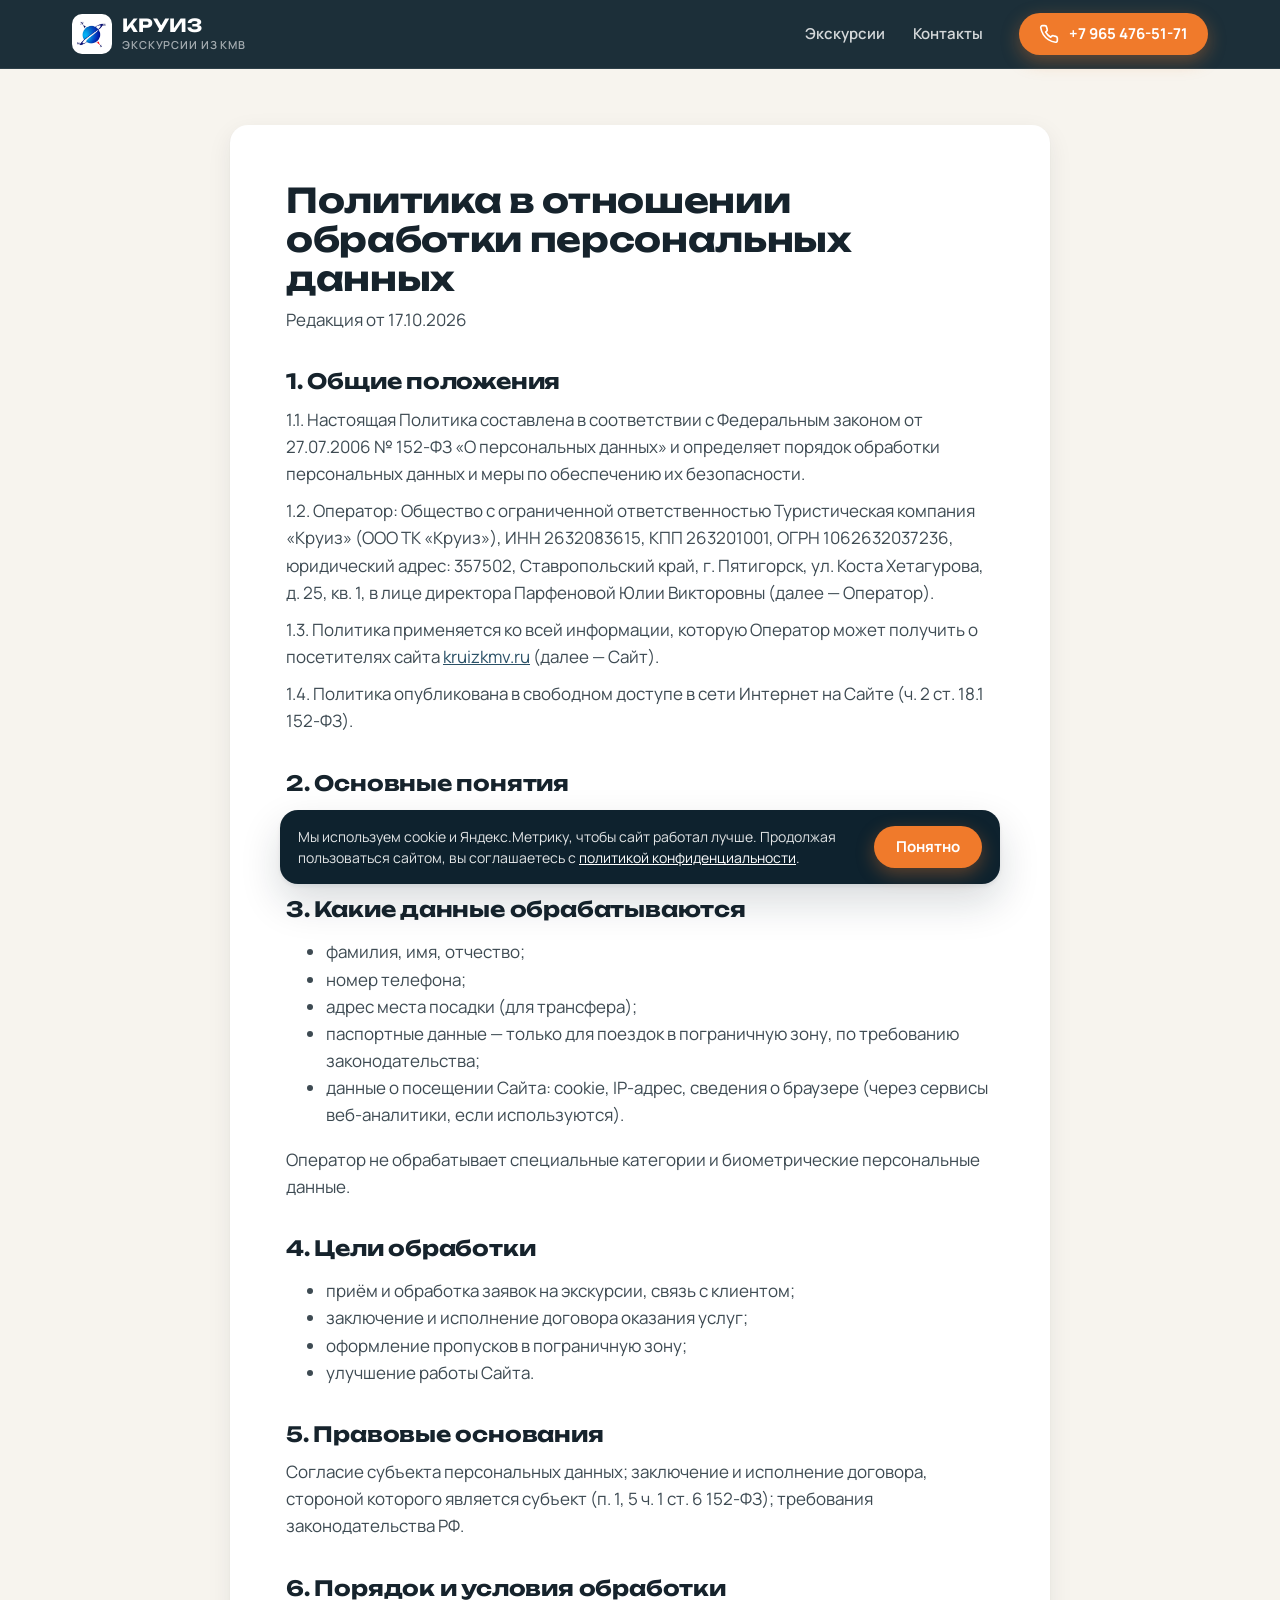
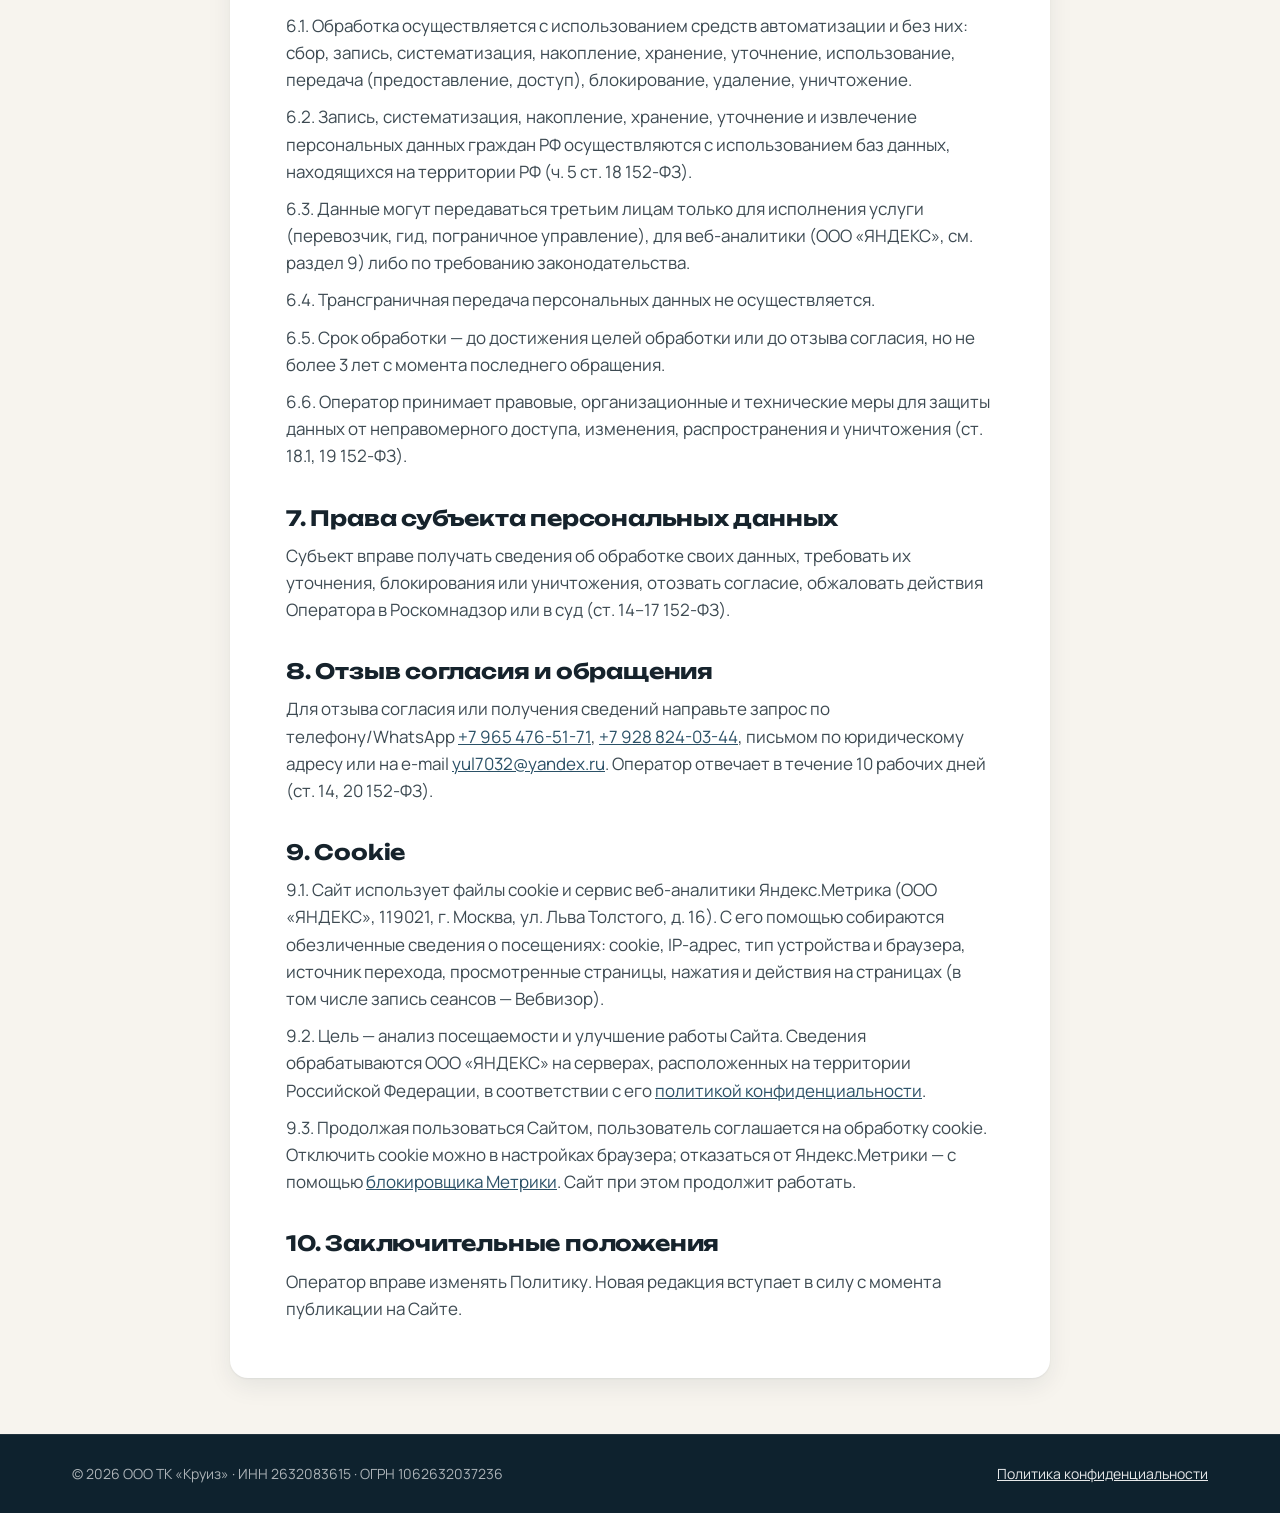
==== commit 3ad08e5d: "feat: эмблема компании в шапке и иконка вкладки" ====
--- a/privacy.html
+++ b/privacy.html
@@ -10,12 +10,14 @@
 <meta name="description" content="Политика ООО ТК «Круиз» в отношении обработки персональных данных.">
 <link rel="preload" href="fonts/unbounded-cyrillic-wght-normal.woff2" as="font" type="font/woff2" crossorigin>
 <link rel="preload" href="fonts/manrope-cyrillic-wght-normal.woff2" as="font" type="font/woff2" crossorigin>
+<link rel="icon" type="image/png" href="images/favicon.png">
+<link rel="apple-touch-icon" href="images/apple-touch-icon.png">
 <link rel="stylesheet" href="style.css">
 </head>
 <body>
 <header class="site-header">
   <div class="wrap nav-bar">
-    <a class="logo" href="index.html"><svg viewBox="0 0 40 40" aria-hidden="true"><circle cx="20" cy="20" r="20" fill="#f07a2b"/><path d="M6 29 15.5 14l5 7.5 4-5L34 29z" fill="#fff"/><path d="m15.5 14 2.6 4.1-1.4 1.2-1.2-1.4-1.3 1.4-1-1z" fill="#f07a2b"/></svg><span><b>КРУИЗ</b><small>Экскурсии из КМВ</small></span></a>
+    <a class="logo" href="index.html"><img src="images/logo.png" alt="" width="40" height="40"><span><b>КРУИЗ</b><small>Экскурсии из КМВ</small></span></a>
     <nav class="nav" aria-label="Основное меню"><a href="index.html#tours">Экскурсии</a><a href="index.html#contacts">Контакты</a></nav>
     <a class="btn btn-primary header-call" href="tel:+79654765171" aria-label="Позвонить"><svg viewBox="0 0 24 24" fill="none" stroke="currentColor" stroke-width="2" stroke-linecap="round" stroke-linejoin="round" aria-hidden="true"><path d="M22 16.9v3a2 2 0 0 1-2.2 2 19.8 19.8 0 0 1-8.6-3.1 19.5 19.5 0 0 1-6-6A19.8 19.8 0 0 1 2.1 4.2 2 2 0 0 1 4.1 2h3a2 2 0 0 1 2 1.7c.1.9.4 1.8.7 2.7a2 2 0 0 1-.5 2.1L8 9.8a16 16 0 0 0 6 6l1.3-1.3a2 2 0 0 1 2.1-.4c.9.3 1.8.6 2.7.7a2 2 0 0 1 1.7 2z"/></svg><span>+7 965 476-51-71</span></a>
   </div>
--- a/style.css
+++ b/style.css
@@ -251,3 +251,4 @@
 .cookie-bar a{color:#fff}
 .cookie-bar .btn{flex:none;min-height:42px;padding:8px 20px;font-size:15px}
 @media (max-width:560px){.cookie-bar{flex-direction:column;align-items:stretch;text-align:left}}
+.logo img{width:40px;height:40px;flex:none;border-radius:10px;background:#fff;padding:2px}
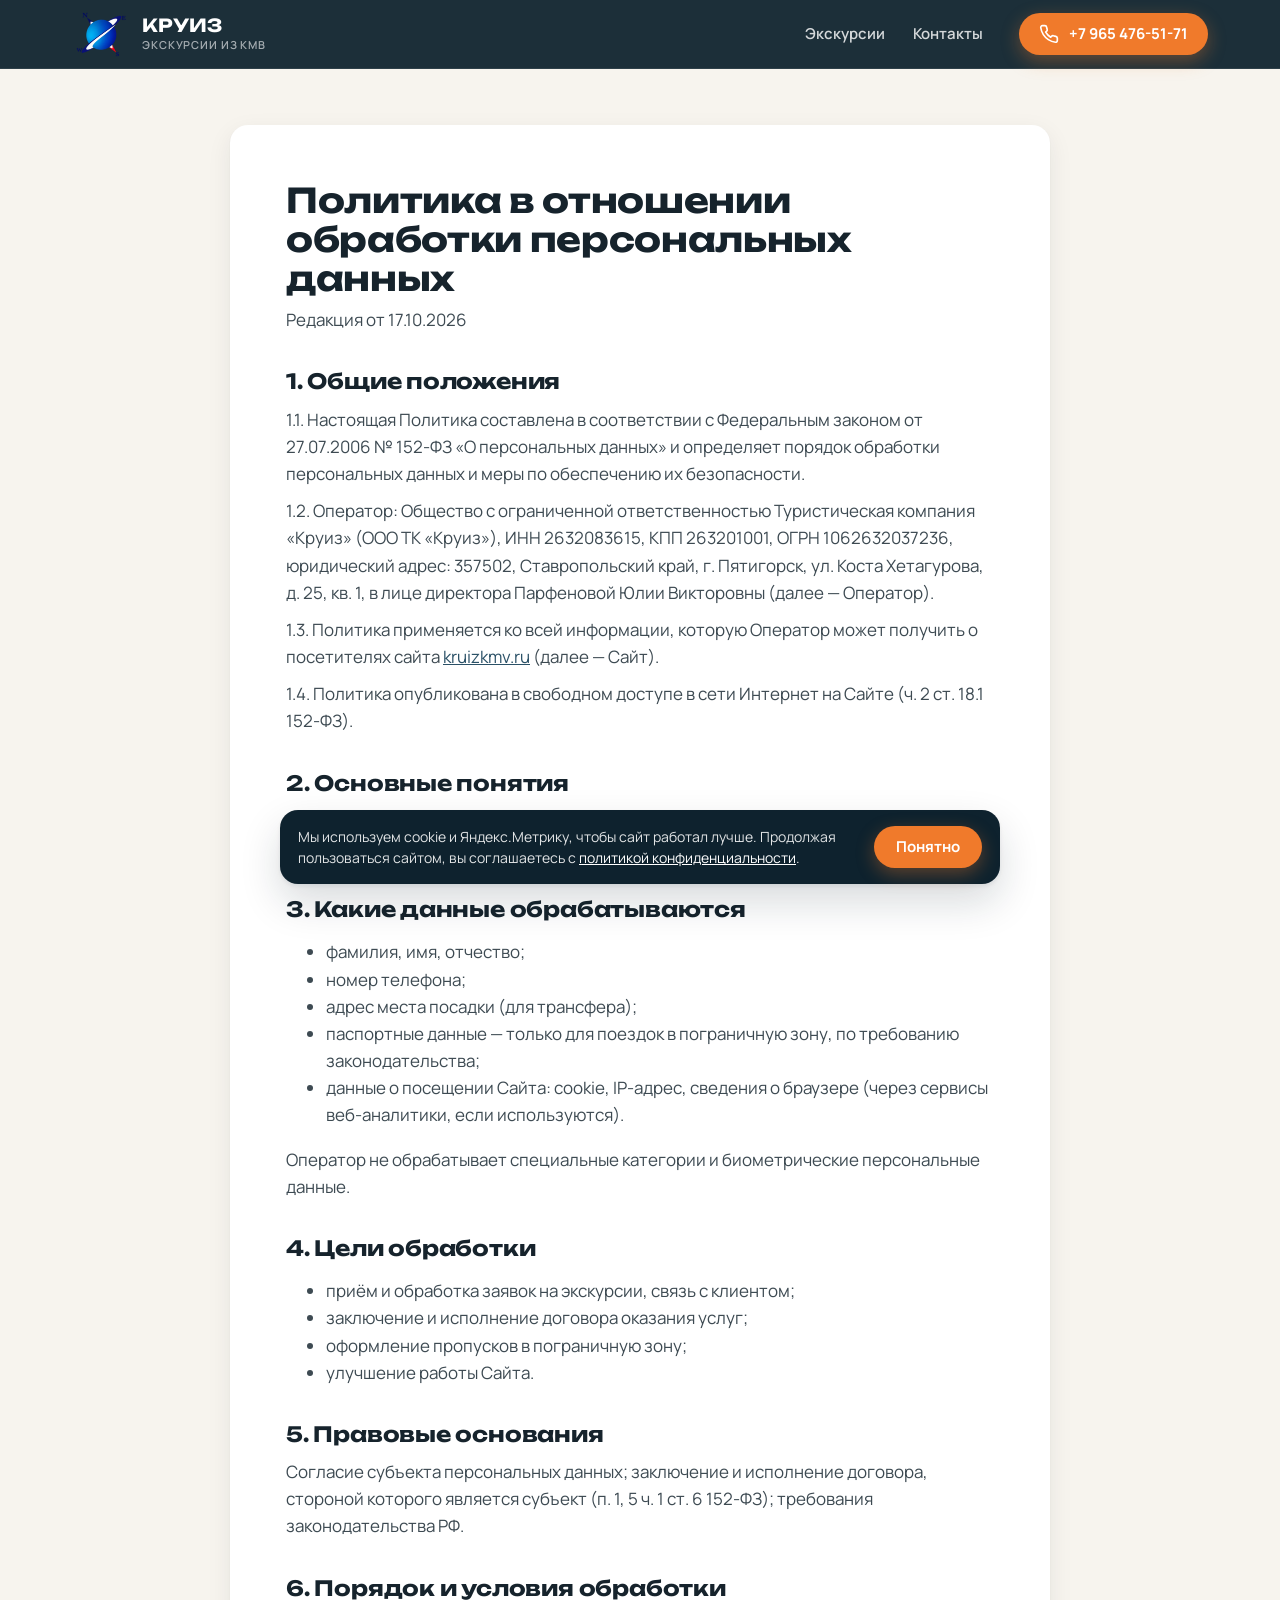
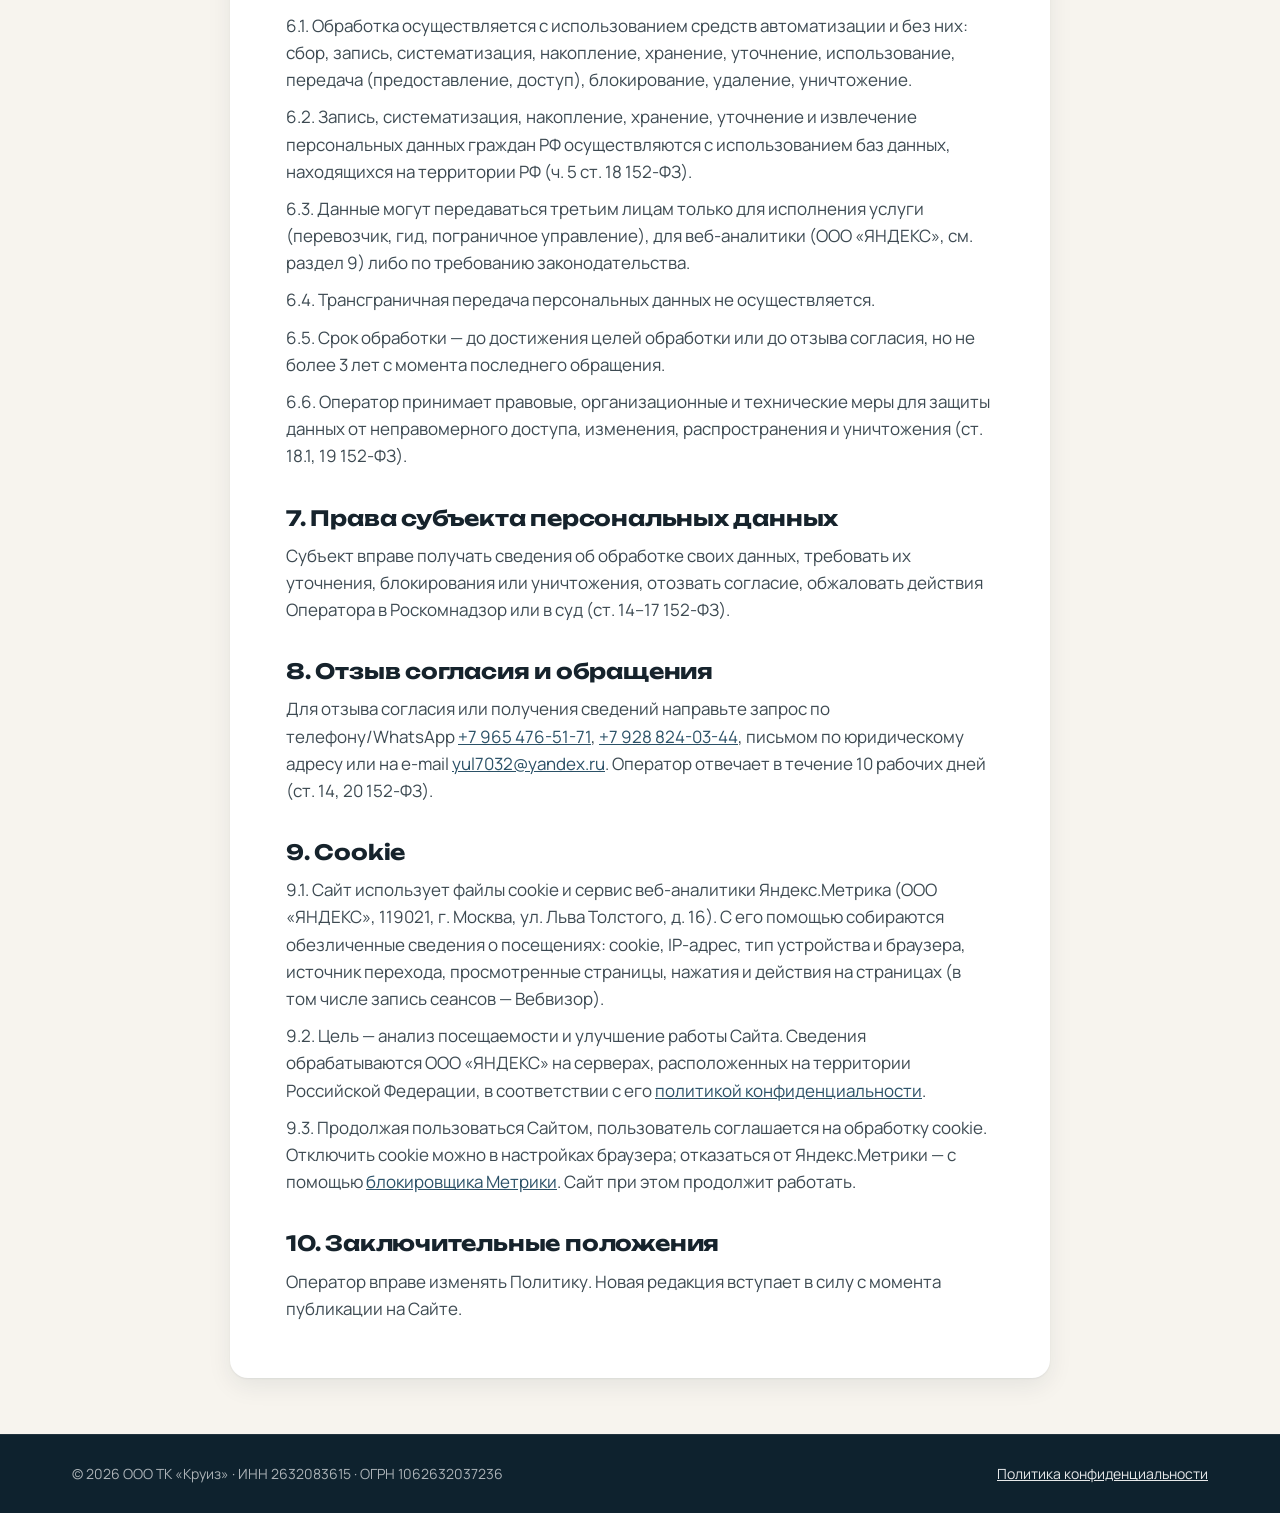
==== commit f09e790f: "feat: эмблема без белого фона, крупнее; иконка вкладки — только глобус" ====
--- a/privacy.html
+++ b/privacy.html
@@ -10,14 +10,14 @@
 <meta name="description" content="Политика ООО ТК «Круиз» в отношении обработки персональных данных.">
 <link rel="preload" href="fonts/unbounded-cyrillic-wght-normal.woff2" as="font" type="font/woff2" crossorigin>
 <link rel="preload" href="fonts/manrope-cyrillic-wght-normal.woff2" as="font" type="font/woff2" crossorigin>
-<link rel="icon" type="image/png" href="images/favicon.png">
+<link rel="icon" type="image/png" href="images/favicon.png?v=2">
 <link rel="apple-touch-icon" href="images/apple-touch-icon.png">
 <link rel="stylesheet" href="style.css">
 </head>
 <body>
 <header class="site-header">
   <div class="wrap nav-bar">
-    <a class="logo" href="index.html"><img src="images/logo.png" alt="" width="40" height="40"><span><b>КРУИЗ</b><small>Экскурсии из КМВ</small></span></a>
+    <a class="logo" href="index.html"><img src="images/logo.png?v=2" alt="" width="60" height="52"><span><b>КРУИЗ</b><small>Экскурсии из КМВ</small></span></a>
     <nav class="nav" aria-label="Основное меню"><a href="index.html#tours">Экскурсии</a><a href="index.html#contacts">Контакты</a></nav>
     <a class="btn btn-primary header-call" href="tel:+79654765171" aria-label="Позвонить"><svg viewBox="0 0 24 24" fill="none" stroke="currentColor" stroke-width="2" stroke-linecap="round" stroke-linejoin="round" aria-hidden="true"><path d="M22 16.9v3a2 2 0 0 1-2.2 2 19.8 19.8 0 0 1-8.6-3.1 19.5 19.5 0 0 1-6-6A19.8 19.8 0 0 1 2.1 4.2 2 2 0 0 1 4.1 2h3a2 2 0 0 1 2 1.7c.1.9.4 1.8.7 2.7a2 2 0 0 1-.5 2.1L8 9.8a16 16 0 0 0 6 6l1.3-1.3a2 2 0 0 1 2.1-.4c.9.3 1.8.6 2.7.7a2 2 0 0 1 1.7 2z"/></svg><span>+7 965 476-51-71</span></a>
   </div>
--- a/style.css
+++ b/style.css
@@ -251,4 +251,5 @@
 .cookie-bar a{color:#fff}
 .cookie-bar .btn{flex:none;min-height:42px;padding:8px 20px;font-size:15px}
 @media (max-width:560px){.cookie-bar{flex-direction:column;align-items:stretch;text-align:left}}
-.logo img{width:40px;height:40px;flex:none;border-radius:10px;background:#fff;padding:2px}
+.logo img{width:60px;height:52px;flex:none;object-fit:contain}
+@media (max-width:520px){.logo img{width:50px;height:43px}}
